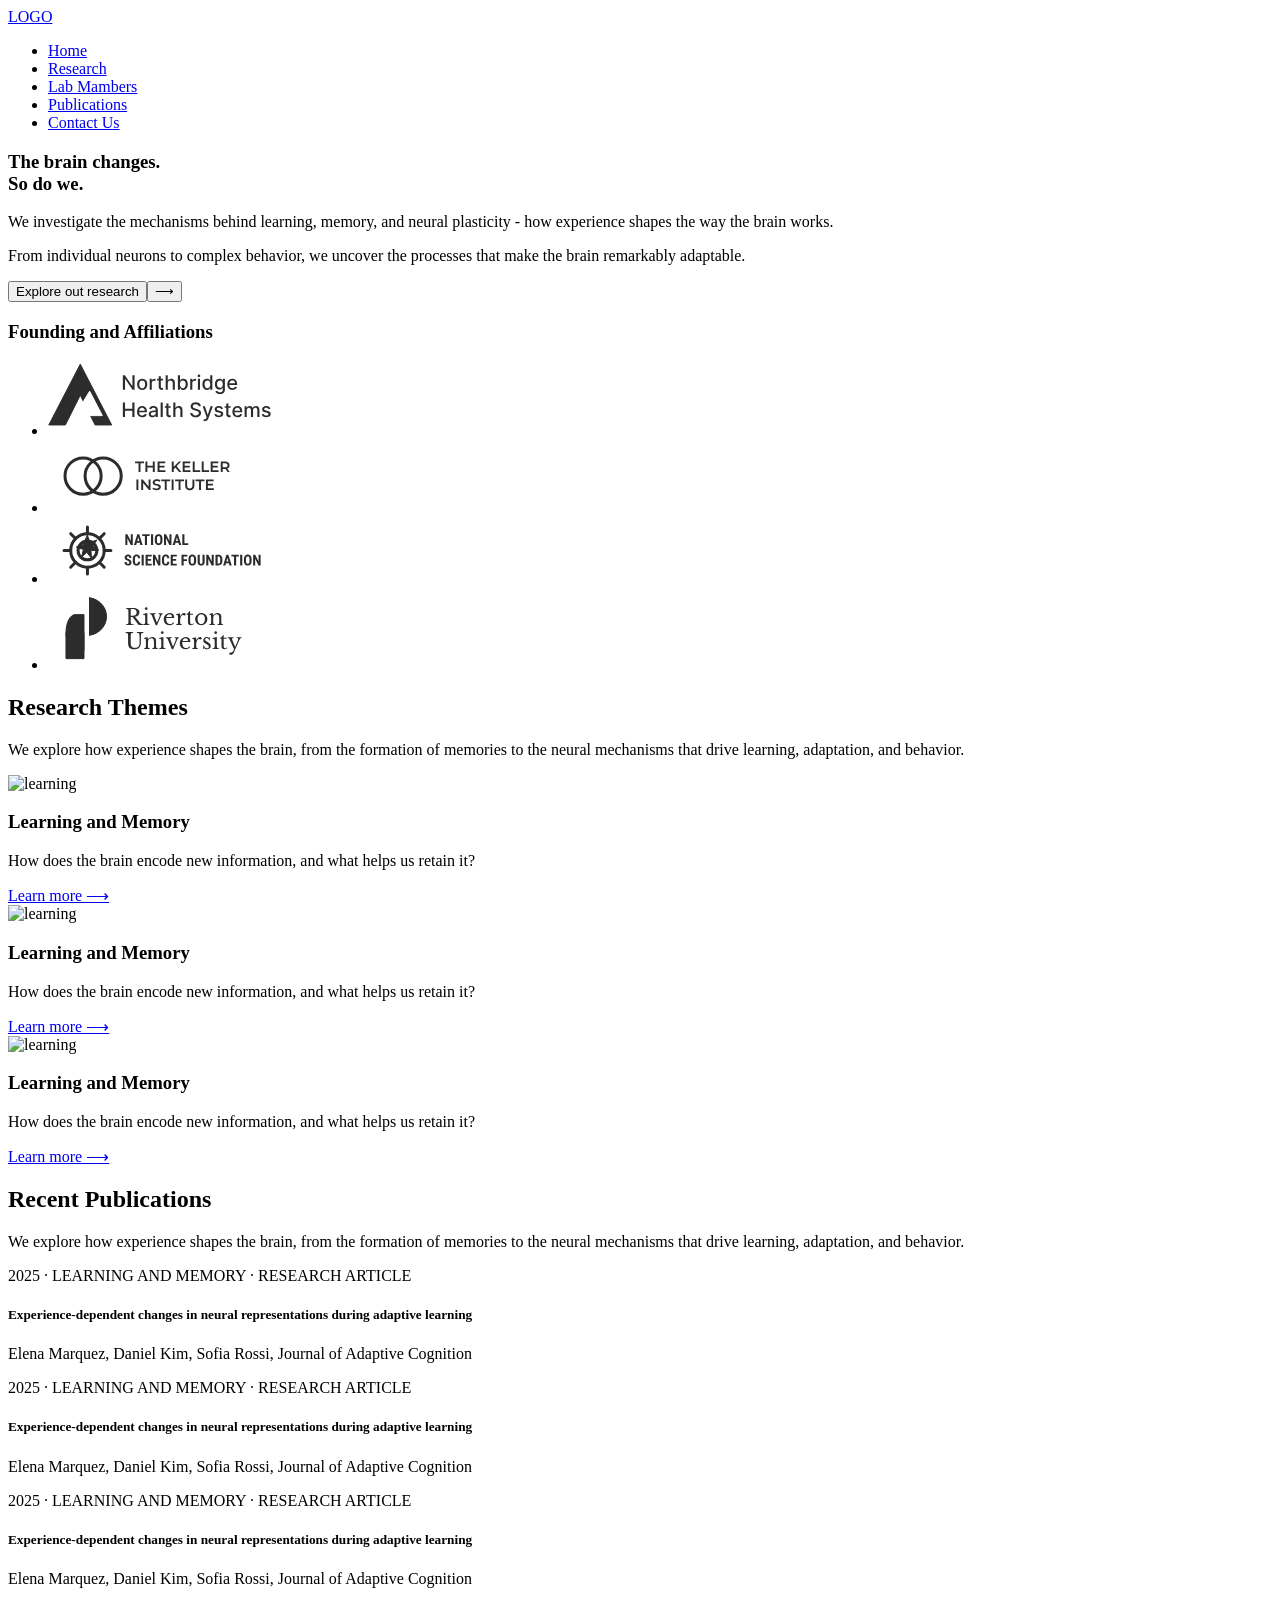
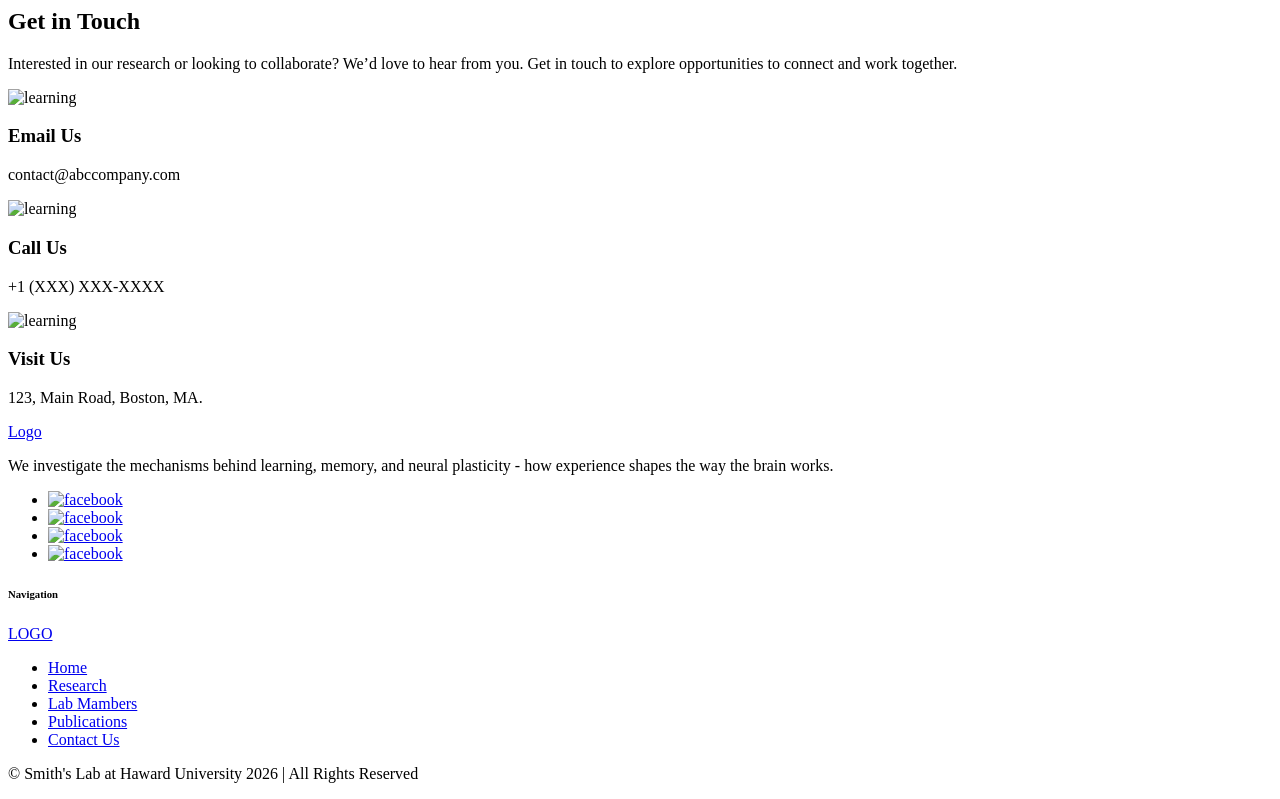
==== index.html @ 51dd4243 "first commit" ====
<!doctype html>
<html lang="en">
  <head>
    <meta charset="UTF-8" />
    <meta name="viewport" content="width=device-width, initial-scale=1.0" />
    <title>Document</title>
    <link
      rel="stylesheet"
      href="css/styles.css
    "
    />
    <link
      rel="stylesheet"
      href="css/media-queries.css
    "
    />
    <link rel="preconnect" href="https://fonts.googleapis.com" />
    <link rel="preconnect" href="https://fonts.gstatic.com" crossorigin />
    <link
      href="https://fonts.googleapis.com/css2?family=DM+Sans:ital,opsz,wght@0,9..40,100..1000;1,9..40,100..1000&display=swap"
      rel="stylesheet"
    />
  </head>
  <body>
    <header>
      <nav>
        <a href="#">LOGO</a>
        <ul>
          <li>
            <a href="index.html">Home</a>
          </li>
          <li>
            <a href="research.html">Research</a>
          </li>
          <li>
            <a href="members.html">Lab Mambers</a>
          </li>
          <li>
            <a href="publications.html">Publications</a>
          </li>
          <li>
            <a href="contact.html">Contact Us</a>
          </li>
        </ul>
      </nav>
    </header>
    <main>
      <section>
        <section class="container">
          <h1>The brain changes. <br />So do we.</h1>
          <p>
            We investigate the mechanisms behind learning, memory, and neural
            plasticity - how experience shapes the way the brain works.
          </p>
        </section>
        <section class="container">
          <section></section>
          <section>
            <p>
              From individual neurons to complex behavior, we uncover the
              processes that make the brain remarkably adaptable.
            </p>
            <button>Explore out research</button
            ><button class="btn-round">&#10230;</button>
          </section>
        </section>
      </section>
      <section>
        <h3 class="container">Founding and Affiliations</h3>
        <ul>
          <li>
            <a href="#"
              ><img
                src="Assets/img/health-systems.svg"
                alt="Nothbridge Health Systems Logo"
            /></a>
          </li>
          <li>
            <a href="#"
              ><img
                src="Assets/img/keller-institute.svg"
                alt="Nothbridge Health Systems Logo"
            /></a>
          </li>
          <li>
            <a href="#"
              ><img
                src="Assets/img/national-science.svg"
                alt="Nothbridge Health Systems Logo"
            /></a>
          </li>
          <li>
            <a href="#"
              ><img
                src="Assets/img/riverton-university.svg"
                alt="Nothbridge Health Systems Logo"
            /></a>
          </li>
        </ul>
      </section>
      <section>
        <section class="container">
          <h2>Research Themes</h2>
          <p>
            We explore how experience shapes the brain, from the formation of
            memories to the neural mechanisms that drive learning, adaptation,
            and behavior.
          </p>
        </section>
        <section class="container">
          <section>
            <img src="#" alt="learning" />
            <h3>Learning and Memory</h3>
            <p>
              How does the brain encode new information, and what helps us
              retain it?
            </p>
            <a href="#">Learn more &#10230;</a>
          </section>
          <section>
            <img src="#" alt="learning" />
            <h3>Learning and Memory</h3>
            <p>
              How does the brain encode new information, and what helps us
              retain it?
            </p>
            <a href="#">Learn more &#10230;</a>
          </section>
          <section>
            <img src="#" alt="learning" />
            <h3>Learning and Memory</h3>
            <p>
              How does the brain encode new information, and what helps us
              retain it?
            </p>
            <a href="#">Learn more &#10230;</a>
          </section>
        </section>
      </section>
      <section>
        <section class="container">
          <h2>Recent Publications</h2>
          <p>
            We explore how experience shapes the brain, from the formation of
            memories to the neural mechanisms that drive learning, adaptation,
            and behavior.
          </p>
        </section>
        <section class="container container-column">
          <section>
            <span>2025 · LEARNING AND MEMORY · RESEARCH ARTICLE</span>
            <h5>
              Experience-dependent changes in neural representations during
              adaptive learning
            </h5>
            <p>
              Elena Marquez, Daniel Kim, Sofia Rossi, Journal of Adaptive
              Cognition
            </p>
          </section>
          <section>
            <span>2025 · LEARNING AND MEMORY · RESEARCH ARTICLE</span>
            <h5>
              Experience-dependent changes in neural representations during
              adaptive learning
            </h5>
            <p>
              Elena Marquez, Daniel Kim, Sofia Rossi, Journal of Adaptive
              Cognition
            </p>
          </section>
          <section>
            <span>2025 · LEARNING AND MEMORY · RESEARCH ARTICLE</span>
            <h5>
              Experience-dependent changes in neural representations during
              adaptive learning
            </h5>
            <p>
              Elena Marquez, Daniel Kim, Sofia Rossi, Journal of Adaptive
              Cognition
            </p>
          </section>
        </section>
      </section>
      <section>
        <section class="container">
          <h2>Get in Touch</h2>
          <p>
            Interested in our research or looking to collaborate? We’d love to
            hear from you. Get in touch to explore opportunities to connect and
            work together.
          </p>
        </section>
        <section class="container">
          <section>
            <img src="#" alt="learning" />
            <h3>Email Us</h3>
            <p>contact@abccompany.com</p>
          </section>
          <section>
            <img src="#" alt="learning" />
            <h3>Call Us</h3>
            <p>+1 (XXX) XXX-XXXX</p>
          </section>
          <section>
            <img src="#" alt="learning" />
            <h3>Visit Us</h3>
            <p>123, Main Road, Boston, MA.</p>
          </section>
        </section>
      </section>
    </main>
    <footer>
      <section>
        <section class="container">
          <a href="index.html">Logo</a>
          <p>
            We investigate the mechanisms behind learning, memory, and neural
            plasticity - how experience shapes the way the brain works.
          </p>
          <ul>
            <li>
              <a href="#"><img src="#" alt="facebook" /></a>
            </li>
            <li>
              <a href="#"><img src="#" alt="facebook" /></a>
            </li>
            <li>
              <a href="#"><img src="#" alt="facebook" /></a>
            </li>
            <li>
              <a href="#"><img src="#" alt="facebook" /></a>
            </li>
          </ul>
        </section>
        <section class="container">
          <nav>
            <h6>Navigation</h6>
            <a href="#">LOGO</a>
            <ul>
              <li>
                <a href="index.html">Home</a>
              </li>
              <li>
                <a href="research.html">Research</a>
              </li>
              <li>
                <a href="members.html">Lab Mambers</a>
              </li>
              <li>
                <a href="publications.html">Publications</a>
              </li>
              <li>
                <a href="contact.html">Contact Us</a>
              </li>
            </ul>
          </nav>
        </section>
      </section>
      <section>
        <p>© Smith's Lab at Haward University 2026 | All Rights Reserved</p>
      </section>
    </footer>
    <script src="main.js"></script>
  </body>
</html>
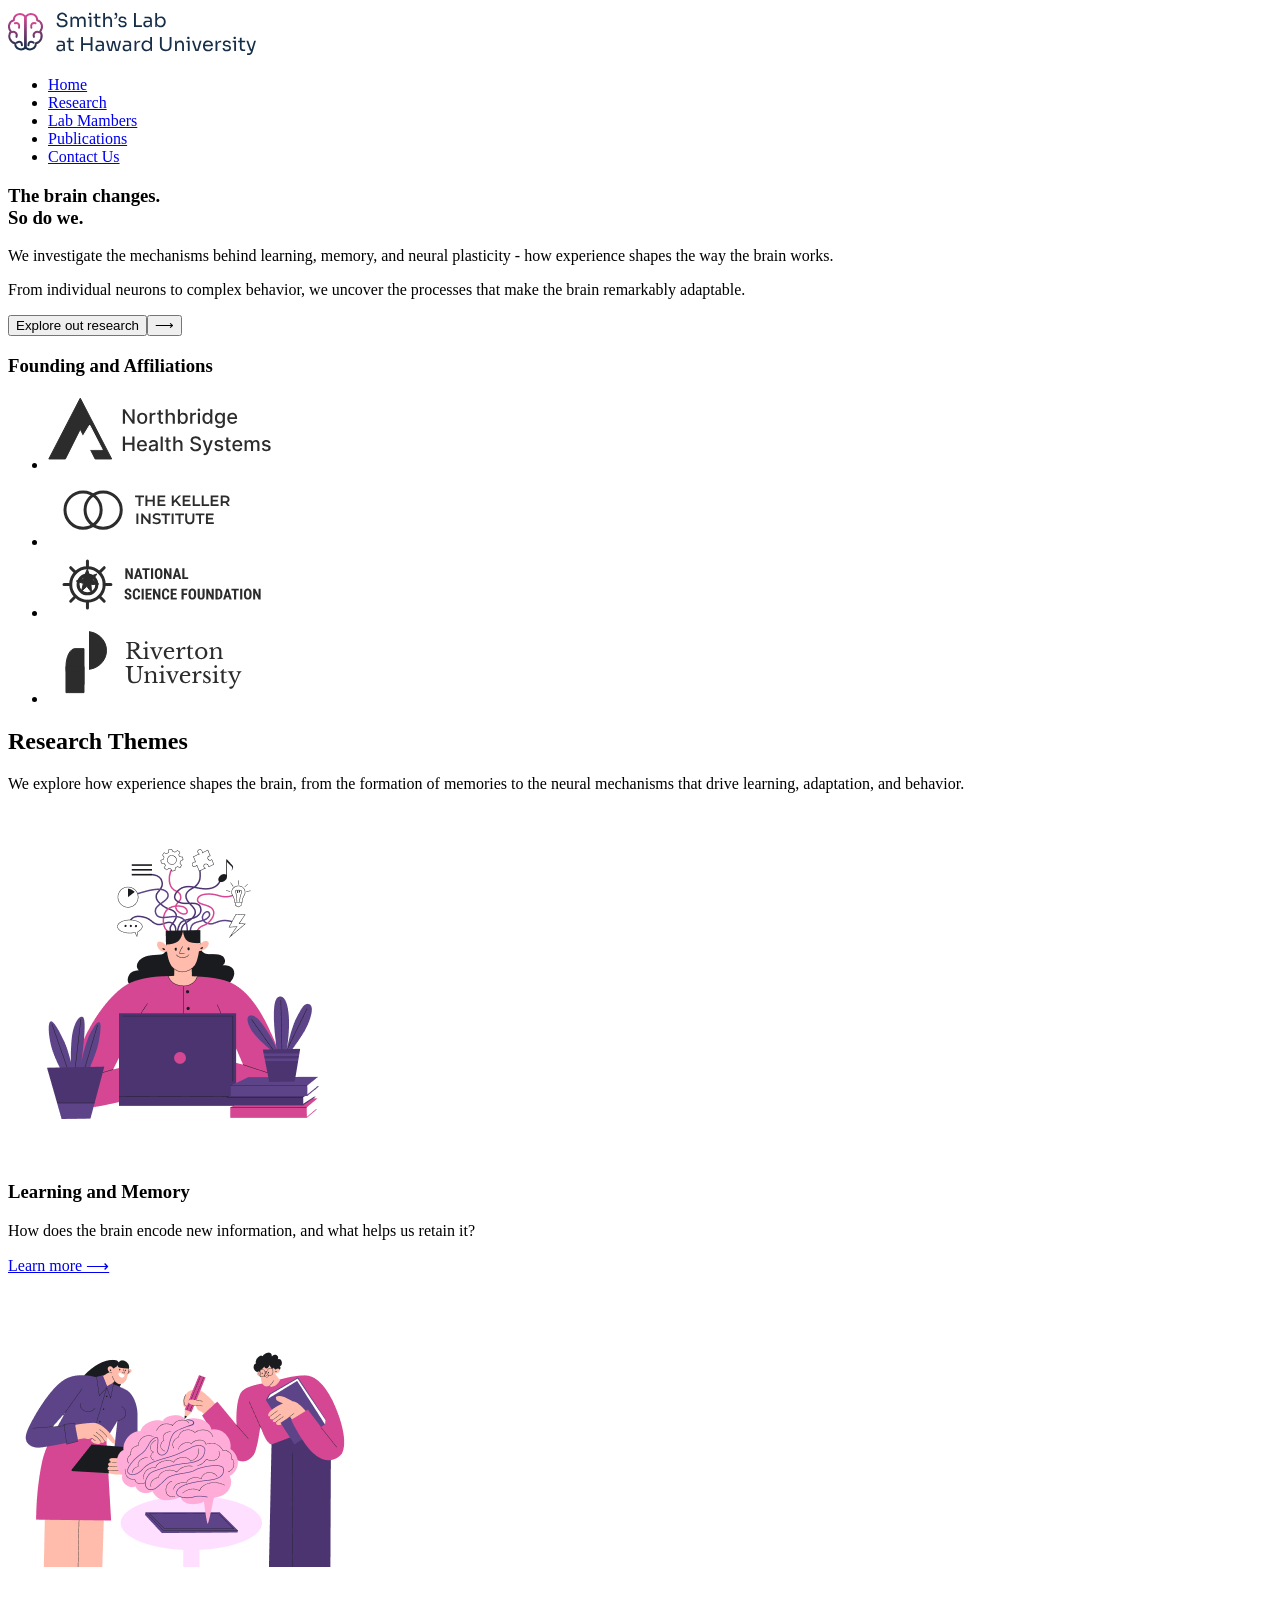
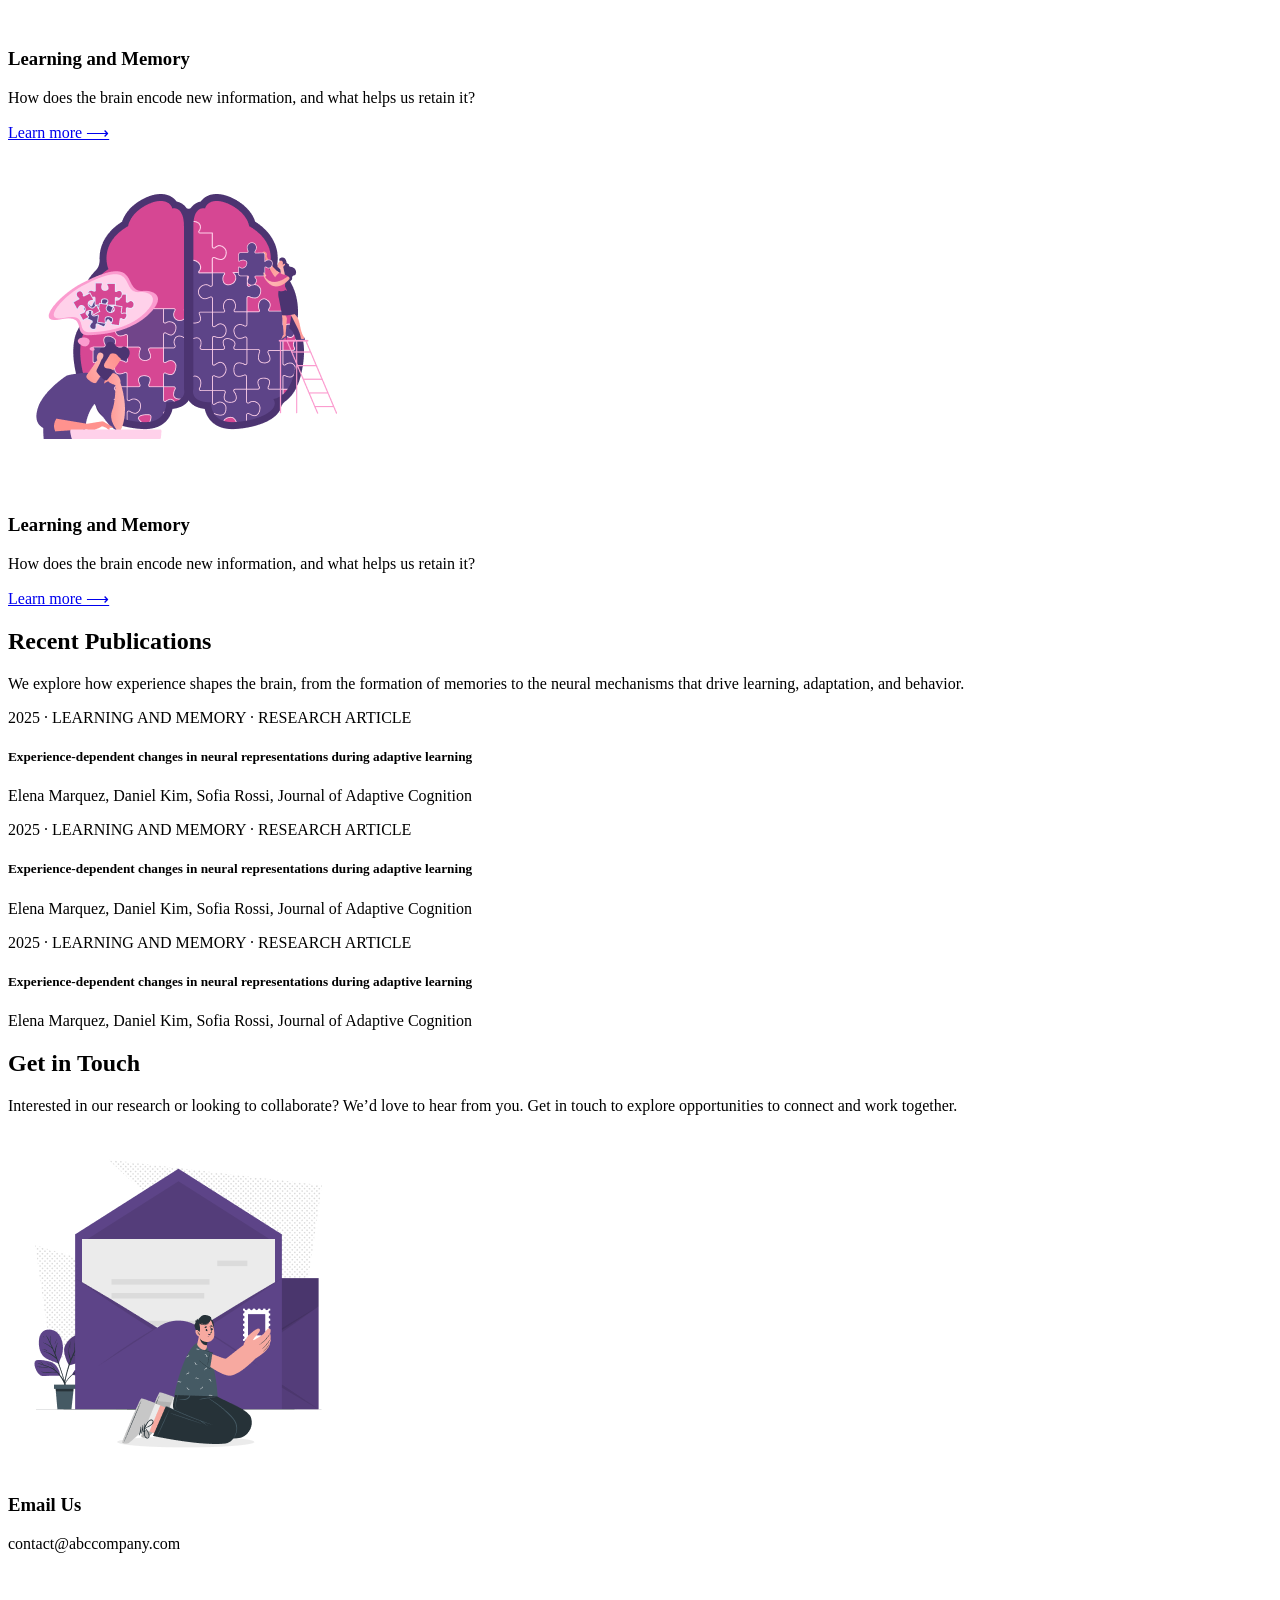
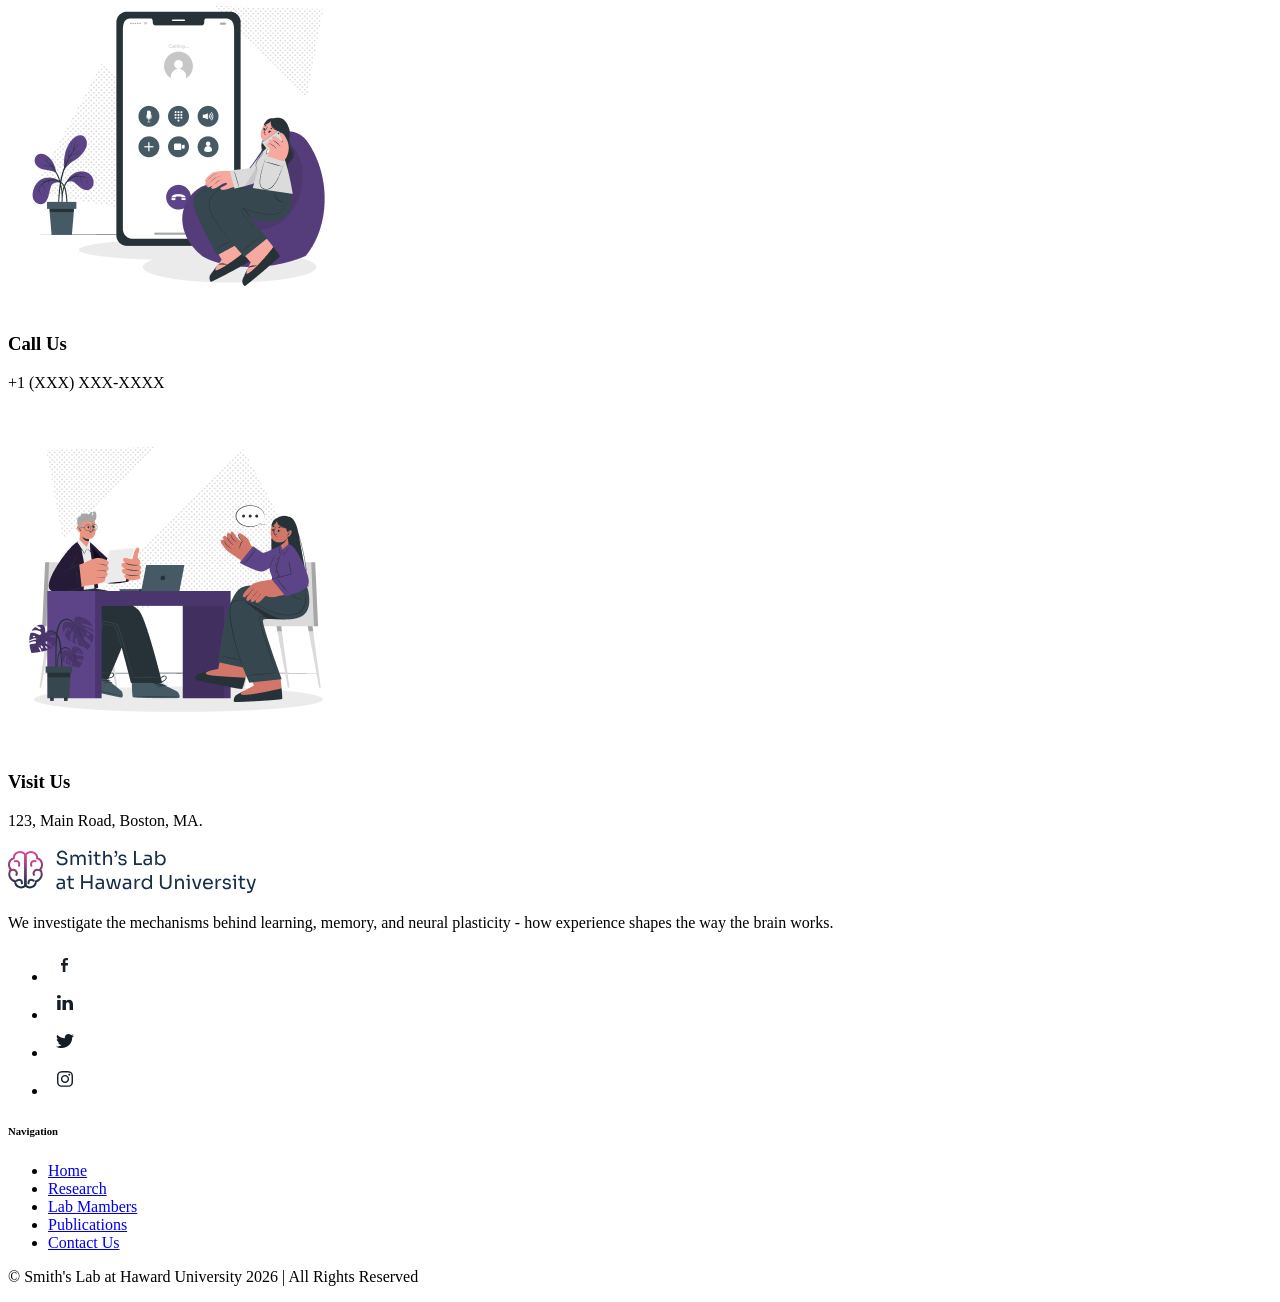
==== commit 83760c66: "created html and css" ====
--- a/index.html
+++ b/index.html
@@ -24,7 +24,7 @@
   <body>
     <header>
       <nav>
-        <a href="#">LOGO</a>
+        <a href="#"><img src="Assets/img/main-logo.svg" alt="logo" /></a>
         <ul>
           <li>
             <a href="index.html">Home</a>
@@ -109,7 +109,7 @@
         </section>
         <section class="container">
           <section>
-            <img src="#" alt="learning" />
+            <img src="Assets/img/learning.png" alt="learning and memory" />
             <h3>Learning and Memory</h3>
             <p>
               How does the brain encode new information, and what helps us
@@ -118,7 +118,10 @@
             <a href="#">Learn more &#10230;</a>
           </section>
           <section>
-            <img src="#" alt="learning" />
+            <img
+              src="Assets/img/neural-plasticity.png"
+              alt="neural plasticity"
+            />
             <h3>Learning and Memory</h3>
             <p>
               How does the brain encode new information, and what helps us
@@ -127,7 +130,7 @@
             <a href="#">Learn more &#10230;</a>
           </section>
           <section>
-            <img src="#" alt="learning" />
+            <img src="Assets/img/behavior.png" alt="behavior and cognition" />
             <h3>Learning and Memory</h3>
             <p>
               How does the brain encode new information, and what helps us
@@ -193,17 +196,17 @@
         </section>
         <section class="container">
           <section>
-            <img src="#" alt="learning" />
+            <img src="Assets/img/email.png" alt="learning" />
             <h3>Email Us</h3>
             <p>contact@abccompany.com</p>
           </section>
           <section>
-            <img src="#" alt="learning" />
+            <img src="Assets/img/call.png" alt="learning" />
             <h3>Call Us</h3>
             <p>+1 (XXX) XXX-XXXX</p>
           </section>
           <section>
-            <img src="#" alt="learning" />
+            <img src="Assets/img/address.png" alt="learning" />
             <h3>Visit Us</h3>
             <p>123, Main Road, Boston, MA.</p>
           </section>
@@ -213,30 +216,37 @@
     <footer>
       <section>
         <section class="container">
-          <a href="index.html">Logo</a>
+          <a href="index.html"
+            ><img src="Assets/img/main-logo.svg" alt="logo"
+          /></a>
           <p>
             We investigate the mechanisms behind learning, memory, and neural
             plasticity - how experience shapes the way the brain works.
           </p>
           <ul>
             <li>
-              <a href="#"><img src="#" alt="facebook" /></a>
-            </li>
-            <li>
-              <a href="#"><img src="#" alt="facebook" /></a>
-            </li>
-            <li>
-              <a href="#"><img src="#" alt="facebook" /></a>
-            </li>
-            <li>
-              <a href="#"><img src="#" alt="facebook" /></a>
+              <a href="#"
+                ><img src="Assets/img/facebook.svg" alt="facebook"
+              /></a>
+            </li>
+            <li>
+              <a href="#"
+                ><img src="Assets/img/linkedin.svg" alt="linkedin"
+              /></a>
+            </li>
+            <li>
+              <a href="#"><img src="Assets/img/twitter.svg" alt="twitter" /></a>
+            </li>
+            <li>
+              <a href="#"
+                ><img src="Assets/img/instagram.svg" alt="instagram"
+              /></a>
             </li>
           </ul>
         </section>
         <section class="container">
           <nav>
             <h6>Navigation</h6>
-            <a href="#">LOGO</a>
             <ul>
               <li>
                 <a href="index.html">Home</a>
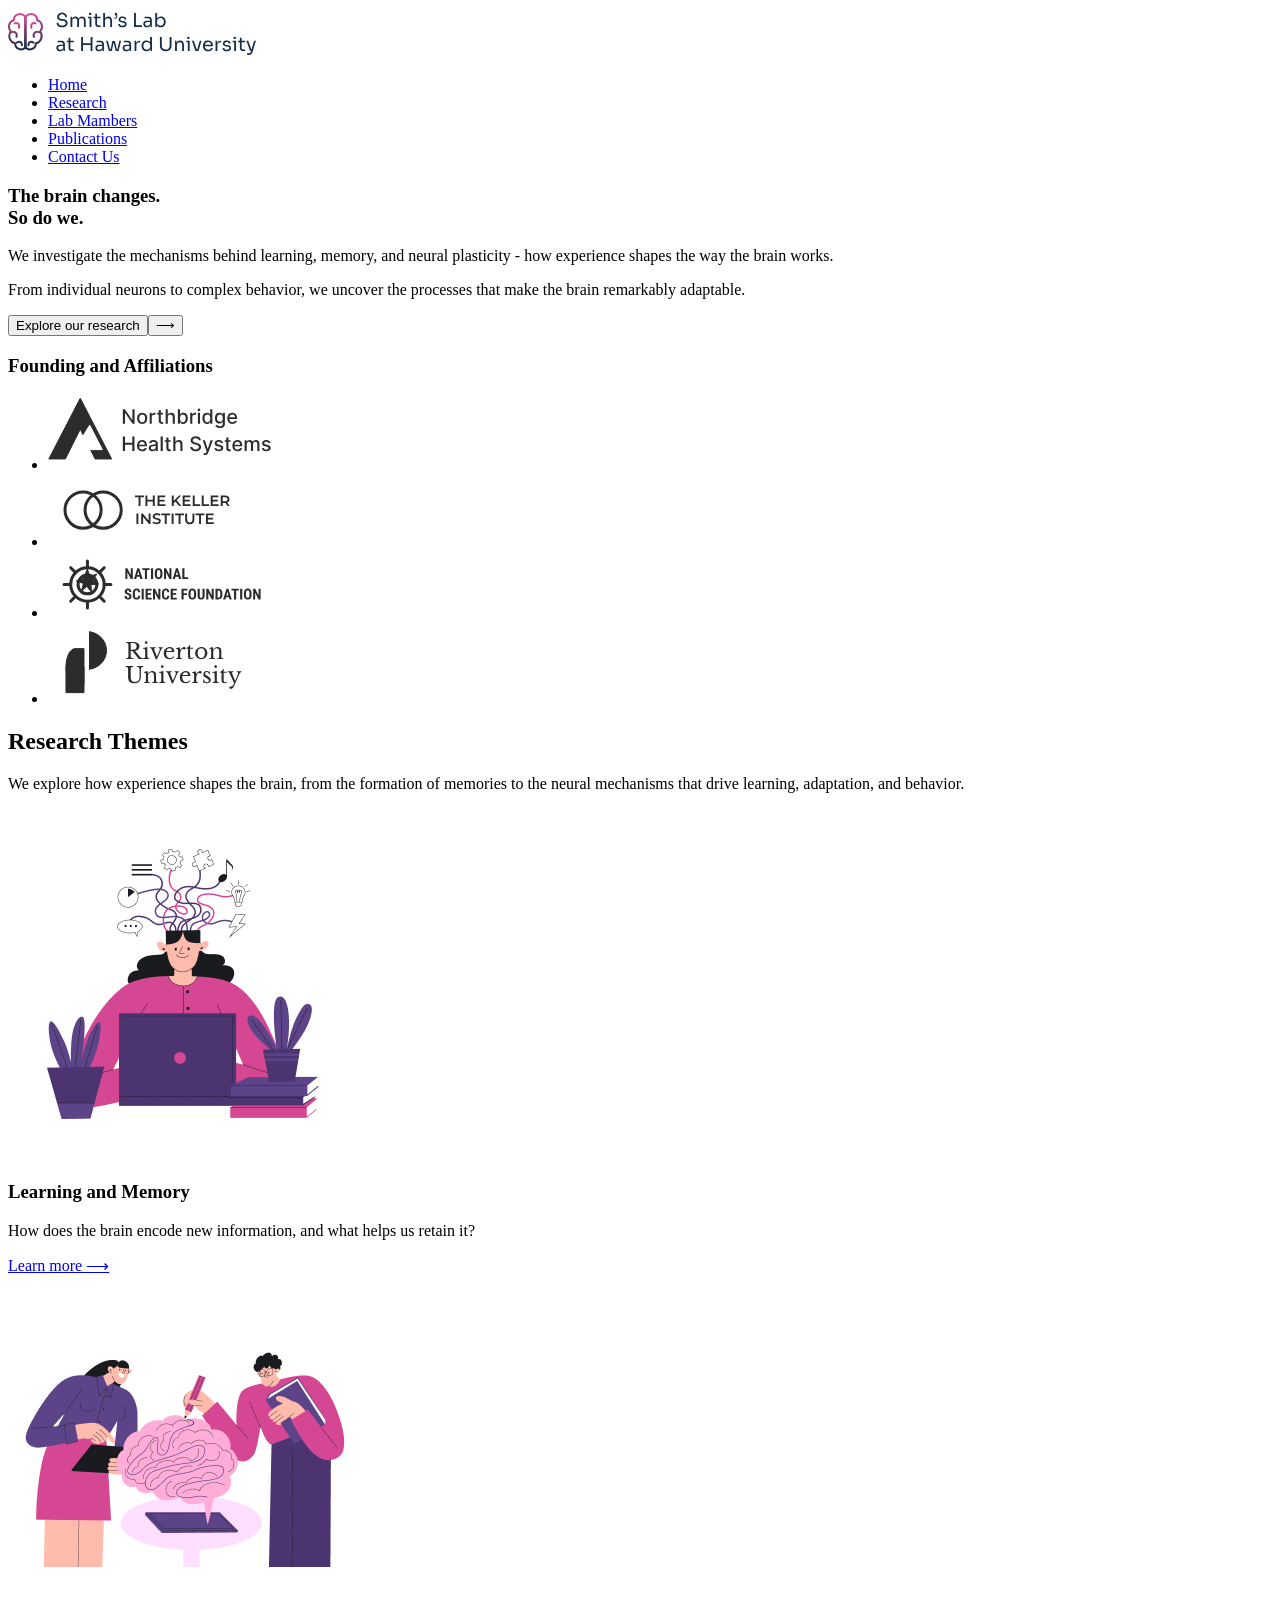
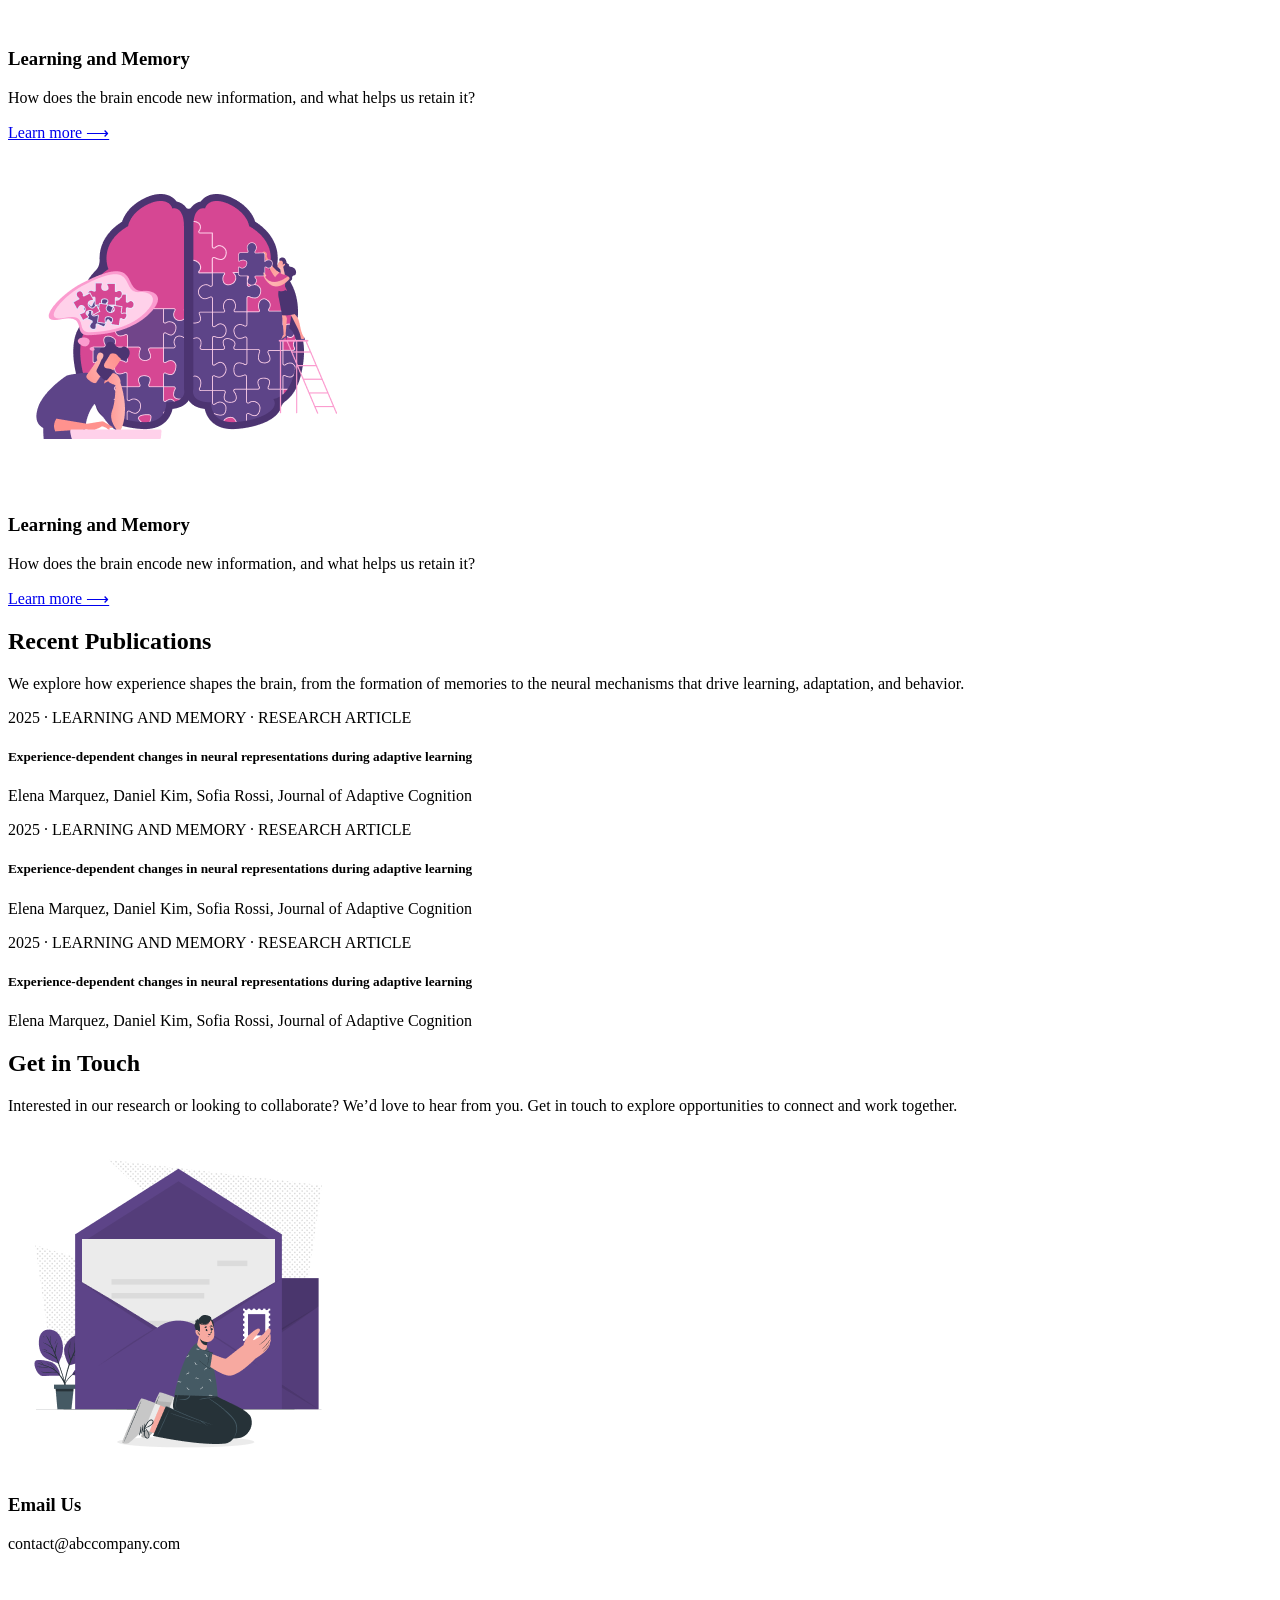
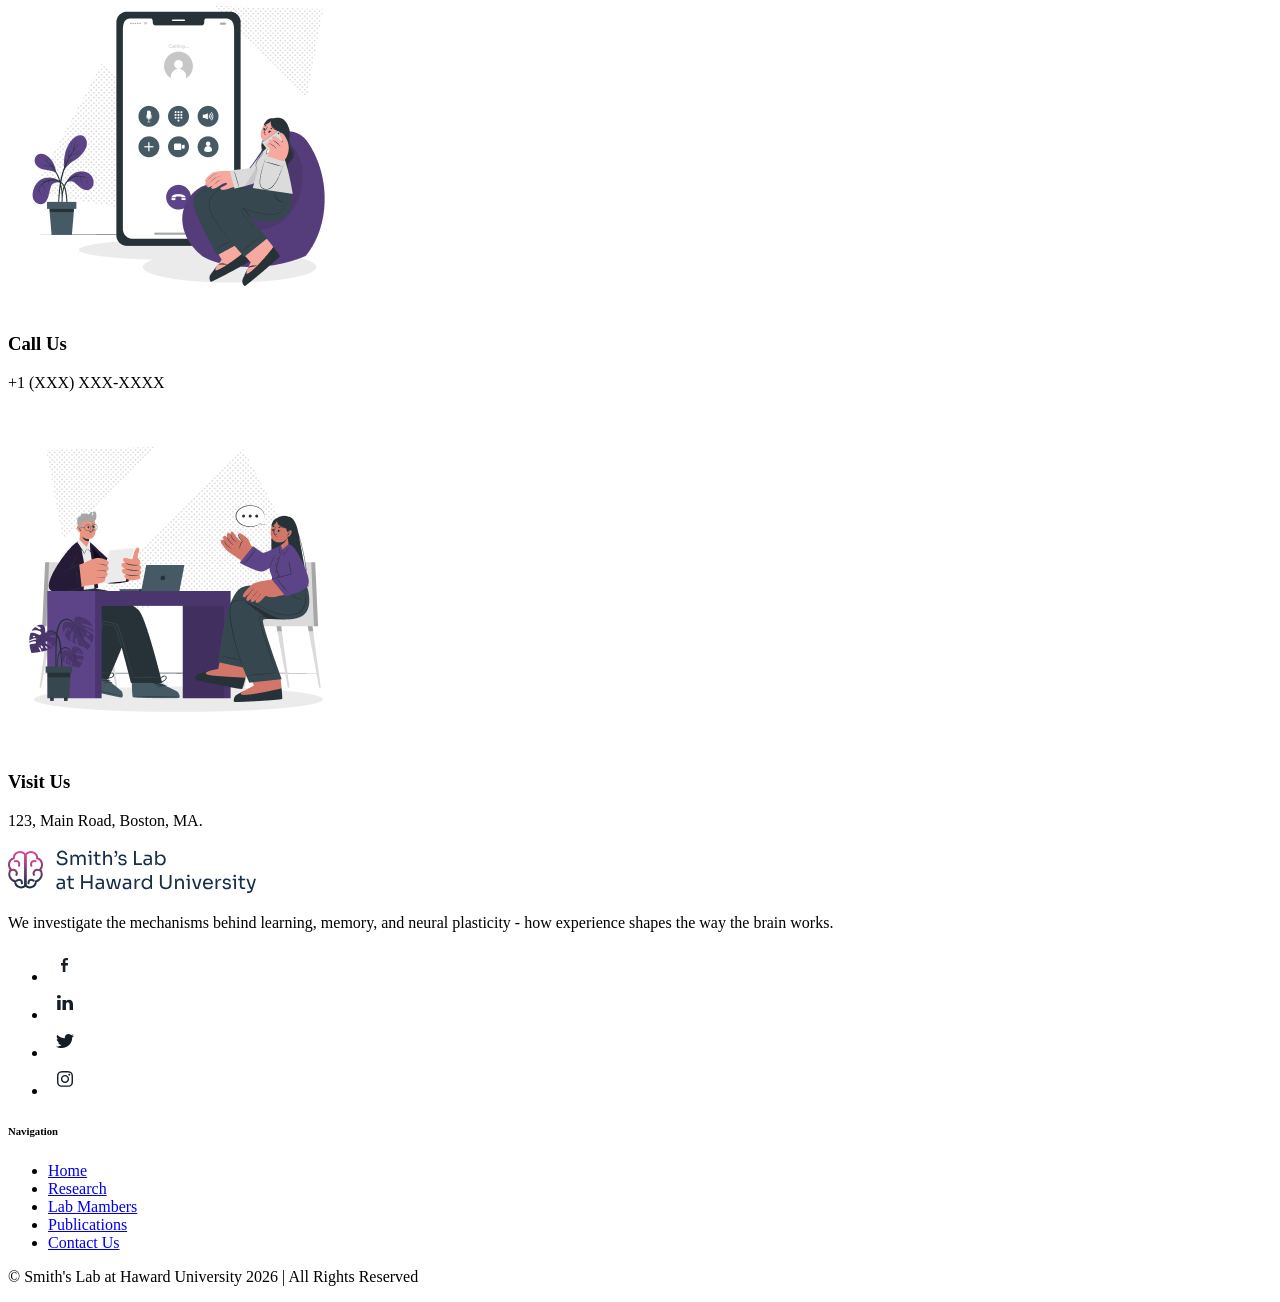
==== commit 4026b03f: "created new html page - research" ====
--- a/index.html
+++ b/index.html
@@ -4,6 +4,7 @@
     <meta charset="UTF-8" />
     <meta name="viewport" content="width=device-width, initial-scale=1.0" />
     <title>Document</title>
+    <link rel="icon" type="image/svg+xml" href="Assets/img/favicon.svg" />
     <link
       rel="stylesheet"
       href="css/styles.css
@@ -27,7 +28,7 @@
         <a href="#"><img src="Assets/img/main-logo.svg" alt="logo" /></a>
         <ul>
           <li>
-            <a href="index.html">Home</a>
+            <a href="index.html" class="active">Home</a>
           </li>
           <li>
             <a href="research.html">Research</a>
@@ -53,14 +54,14 @@
             plasticity - how experience shapes the way the brain works.
           </p>
         </section>
-        <section class="container">
+        <section class="container container-row">
           <section></section>
           <section>
             <p>
               From individual neurons to complex behavior, we uncover the
               processes that make the brain remarkably adaptable.
             </p>
-            <button>Explore out research</button
+            <button>Explore our research</button
             ><button class="btn-round">&#10230;</button>
           </section>
         </section>
@@ -107,7 +108,7 @@
             and behavior.
           </p>
         </section>
-        <section class="container">
+        <section class="container container-row">
           <section>
             <img src="Assets/img/learning.png" alt="learning and memory" />
             <h3>Learning and Memory</h3>
@@ -194,7 +195,7 @@
             work together.
           </p>
         </section>
-        <section class="container">
+        <section class="container container-row">
           <section>
             <img src="Assets/img/email.png" alt="learning" />
             <h3>Email Us</h3>
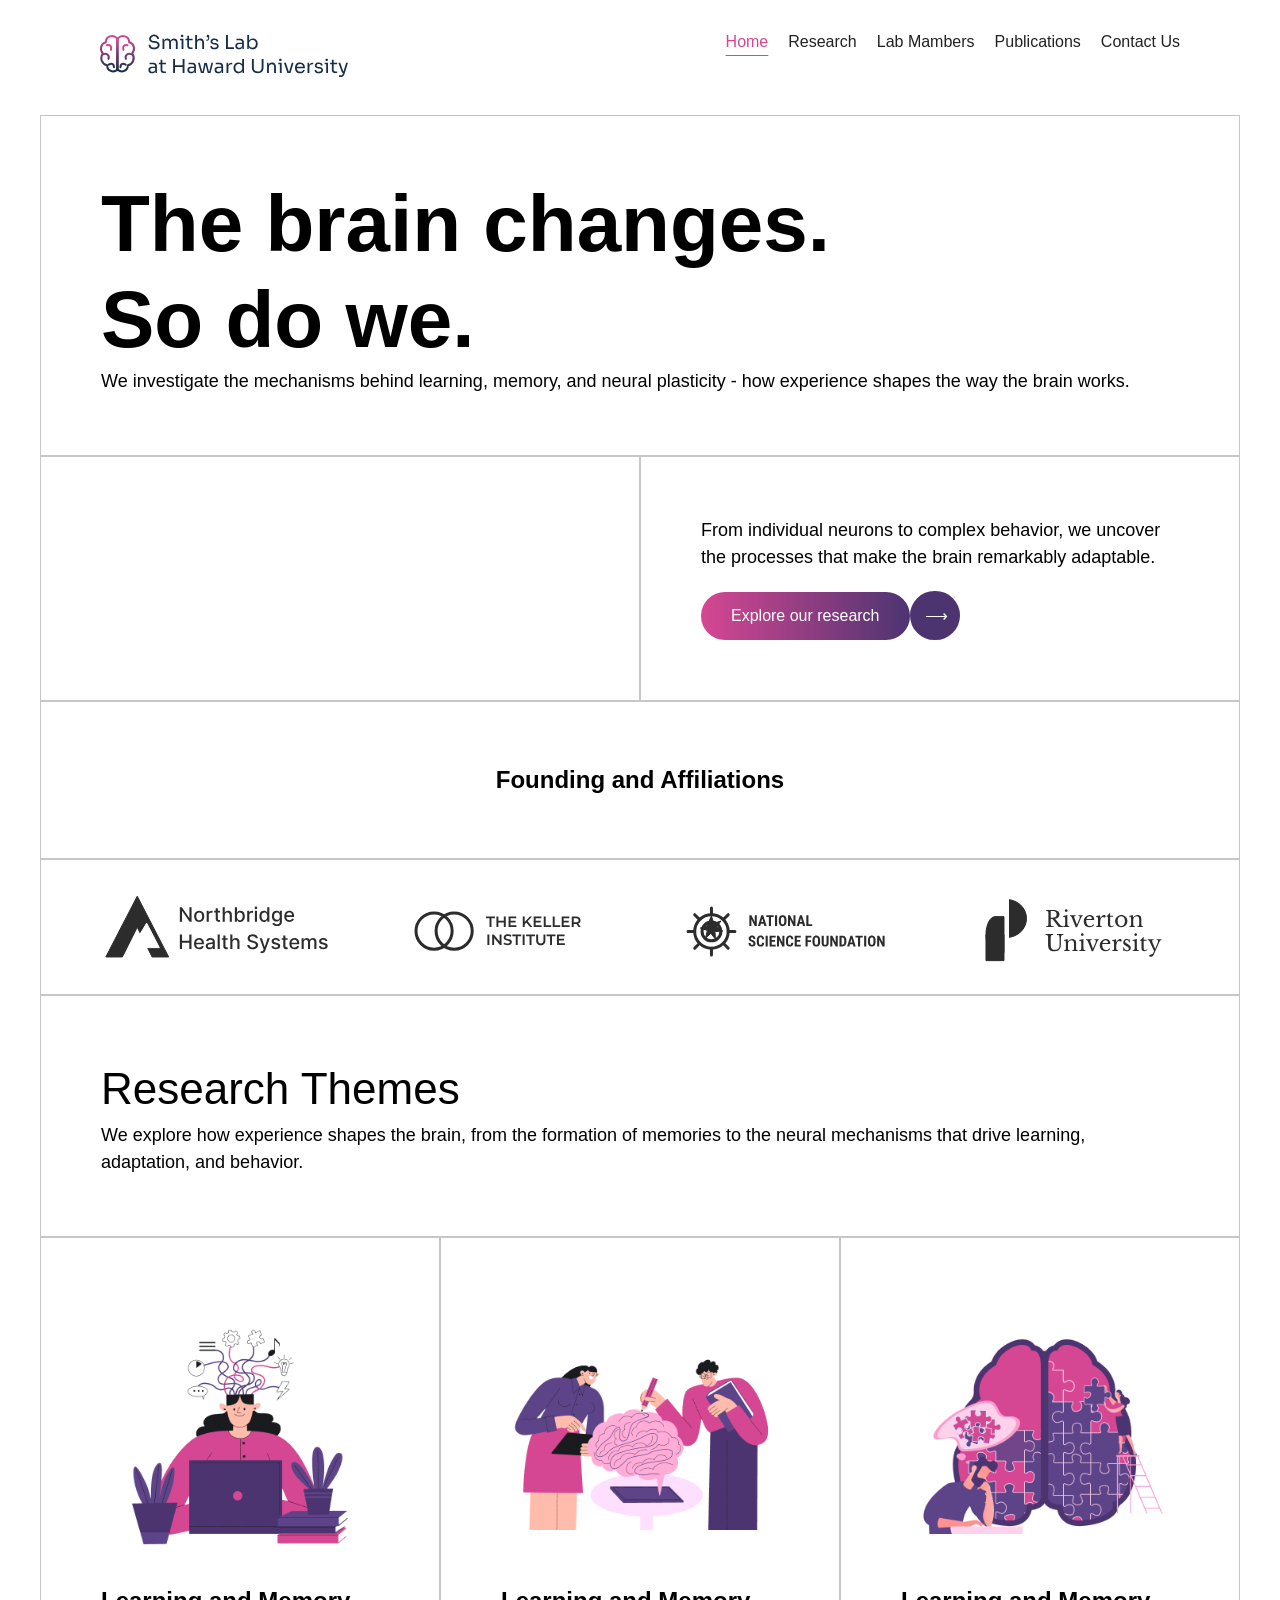
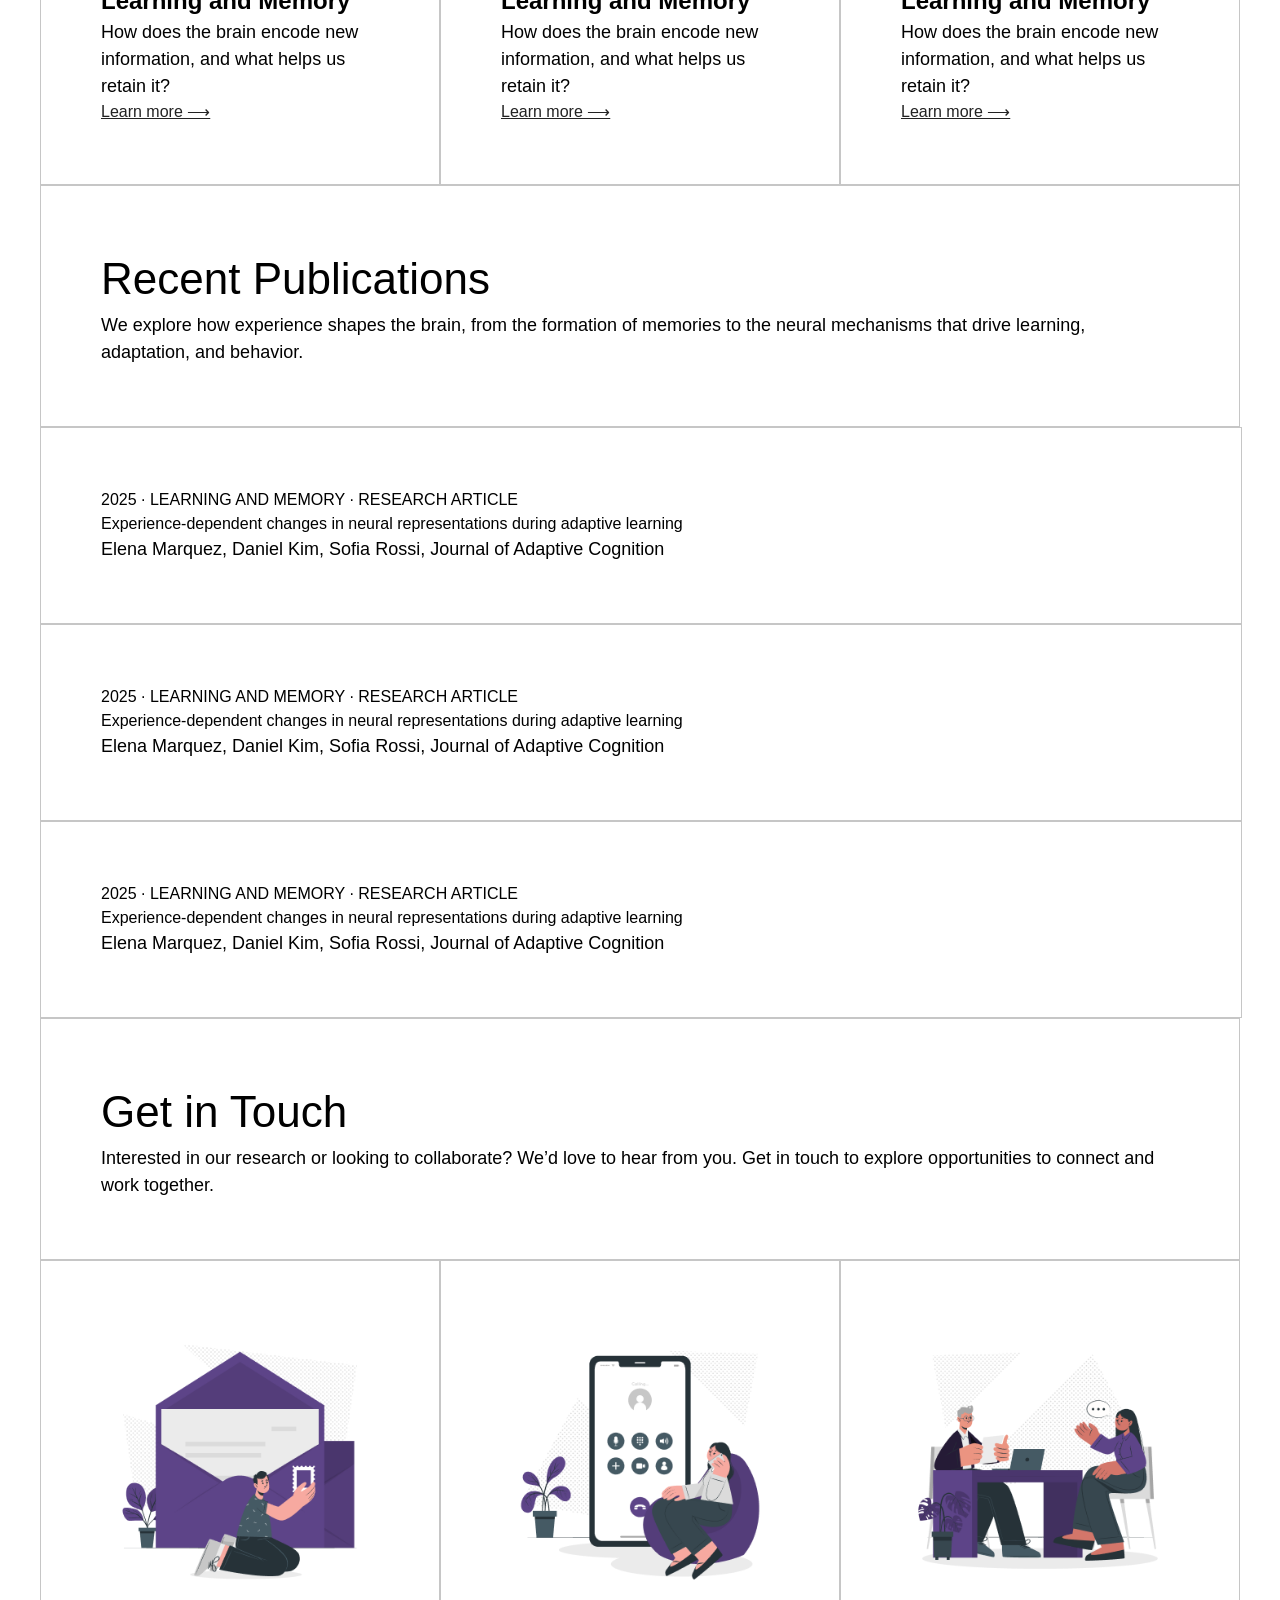
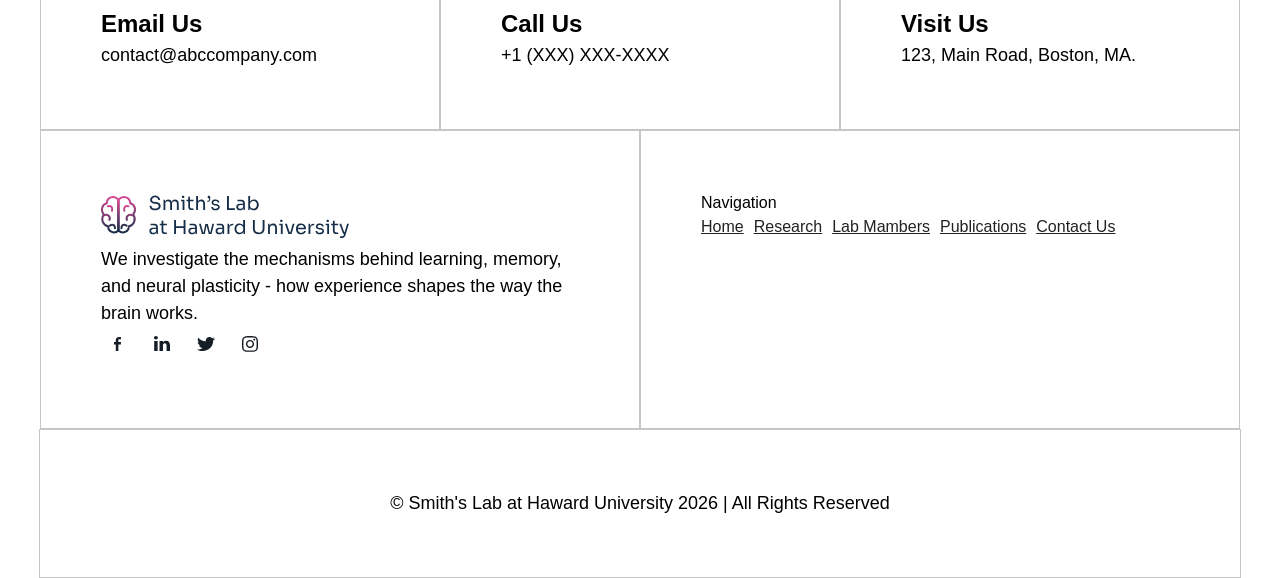
==== commit 0f2fca2c: "fixed the css path" ====
--- a/index.html
+++ b/index.html
@@ -7,12 +7,12 @@
     <link rel="icon" type="image/svg+xml" href="Assets/img/favicon.svg" />
     <link
       rel="stylesheet"
-      href="css/styles.css
+      href="./CSS/styles.css
     "
     />
     <link
       rel="stylesheet"
-      href="css/media-queries.css
+      href="./CSS/media-queries.css
     "
     />
     <link rel="preconnect" href="https://fonts.googleapis.com" />
--- a/CSS/styles.css
+++ b/CSS/styles.css
@@ -0,0 +1,296 @@
+/* http://meyerweb.com/eric/tools/css/reset/ 
+   v2.0 | 20110126
+   License: none (public domain)
+*/
+
+html,
+body,
+div,
+span,
+applet,
+object,
+iframe,
+h1,
+h2,
+h3,
+h4,
+h5,
+h6,
+p,
+blockquote,
+pre,
+a,
+abbr,
+acronym,
+address,
+big,
+cite,
+code,
+del,
+dfn,
+em,
+img,
+ins,
+kbd,
+q,
+s,
+samp,
+small,
+strike,
+strong,
+sub,
+sup,
+tt,
+var,
+b,
+u,
+i,
+center,
+dl,
+dt,
+dd,
+ol,
+ul,
+li,
+fieldset,
+form,
+label,
+legend,
+table,
+caption,
+tbody,
+tfoot,
+thead,
+tr,
+th,
+td,
+article,
+aside,
+canvas,
+details,
+embed,
+figure,
+figcaption,
+footer,
+header,
+hgroup,
+menu,
+nav,
+output,
+ruby,
+section,
+summary,
+time,
+mark,
+audio,
+video {
+  margin: 0;
+  padding: 0;
+  border: 0;
+  font-size: 100%;
+  font: inherit;
+  vertical-align: baseline;
+}
+/* HTML5 display-role reset for older browsers */
+article,
+aside,
+details,
+figcaption,
+figure,
+footer,
+header,
+hgroup,
+menu,
+nav,
+section {
+  display: block;
+}
+body {
+  line-height: 1;
+}
+ol,
+ul {
+  list-style: none;
+}
+blockquote,
+q {
+  quotes: none;
+}
+blockquote:before,
+blockquote:after,
+q:before,
+q:after {
+  content: "";
+  content: none;
+}
+table {
+  border-collapse: collapse;
+  border-spacing: 0;
+}
+
+html {
+  font-family: "DM Sans", sans-serif;
+  font-size: 62.5%;
+  line-height: 1.5;
+}
+
+body {
+  font-size: 1.6rem;
+  line-height: 1.5;
+  background-image: url("../Assets/img/background.png");
+}
+
+h1 {
+  font-size: 8rem;
+  line-height: 1.2;
+  font-weight: 600;
+}
+
+h2 {
+  font-size: 4.4rem;
+}
+
+h3 {
+  font-size: 2.4rem;
+  font-weight: 600;
+}
+
+p {
+  font-size: 1.8rem;
+}
+
+a {
+  color: #222;
+}
+
+/* HEADER STYLING DESKTOP */
+
+header {
+  padding: 30px 100px;
+}
+
+header > nav {
+  display: flex;
+  flex-direction: row;
+  justify-content: space-between;
+}
+
+header > nav a {
+  text-decoration: none;
+}
+
+header > nav > ul {
+  display: flex;
+  flex-direction: row;
+  justify-content: space-between;
+  gap: 20px;
+}
+
+header > nav > ul > li a:hover {
+  color: #d64793;
+}
+
+header > nav > ul > li a.active {
+  color: #d64793;
+  text-decoration: underline;
+  text-underline-offset: 0.5em;
+  text-decoration-thickness: 0.07em;
+}
+
+main > section {
+  width: 100%;
+  max-width: 1200px;
+  margin-inline: auto;
+}
+
+main > section .container {
+  border: 1px solid #c6c6c6;
+  padding: 6rem;
+}
+
+main > section .container img {
+  width: 100%;
+}
+
+main > section > .container.container-row {
+  padding: 0;
+  border: none;
+  display: flex;
+}
+
+main > section > .container > section {
+  width: 50%;
+  border: 1px solid #c6c6c6;
+  padding: 6rem;
+}
+
+main > section > ul {
+  display: flex;
+  justify-content: space-evenly;
+  border: 1px solid #c6c6c6;
+  padding: 3rem 0 1.5rem 0;
+  align-items: center;
+}
+
+main > section > ul > li > img {
+  height: 0.5rem;
+  align-items: center;
+}
+
+main > section > h3 {
+  display: flex;
+  justify-content: center;
+}
+
+button {
+  background-color: #d64793;
+  padding: 15px 30px;
+  border-radius: 50px;
+  border: none;
+  color: #fff;
+  background-image: linear-gradient(to right, #d64793, #4c3471);
+  font-size: 1.6rem;
+  margin-top: 20px;
+}
+
+button.btn-round {
+  width: 50px;
+  padding: 15px;
+  background-color: #d64793;
+  background-image: linear-gradient(to right, #4c3471, #4c3471);
+}
+
+main > section > .container.container-column {
+  flex-direction: column;
+  padding: 0;
+  border: none;
+}
+
+main > section > .container.container-column section {
+  width: 90%;
+}
+
+footer > section {
+  display: flex;
+  width: 100%;
+  max-width: 1200px;
+  margin-inline: auto;
+}
+
+footer > section .container {
+  border: 1px solid #c6c6c6;
+  padding: 6rem;
+  width: 50%;
+}
+
+footer > section > section ul {
+  display: flex;
+  flex-direction: row;
+  gap: 10px;
+}
+
+footer > section:last-child {
+  justify-content: center;
+  padding: 6rem 0;
+  border: 1px solid #c6c6c6;
+}
